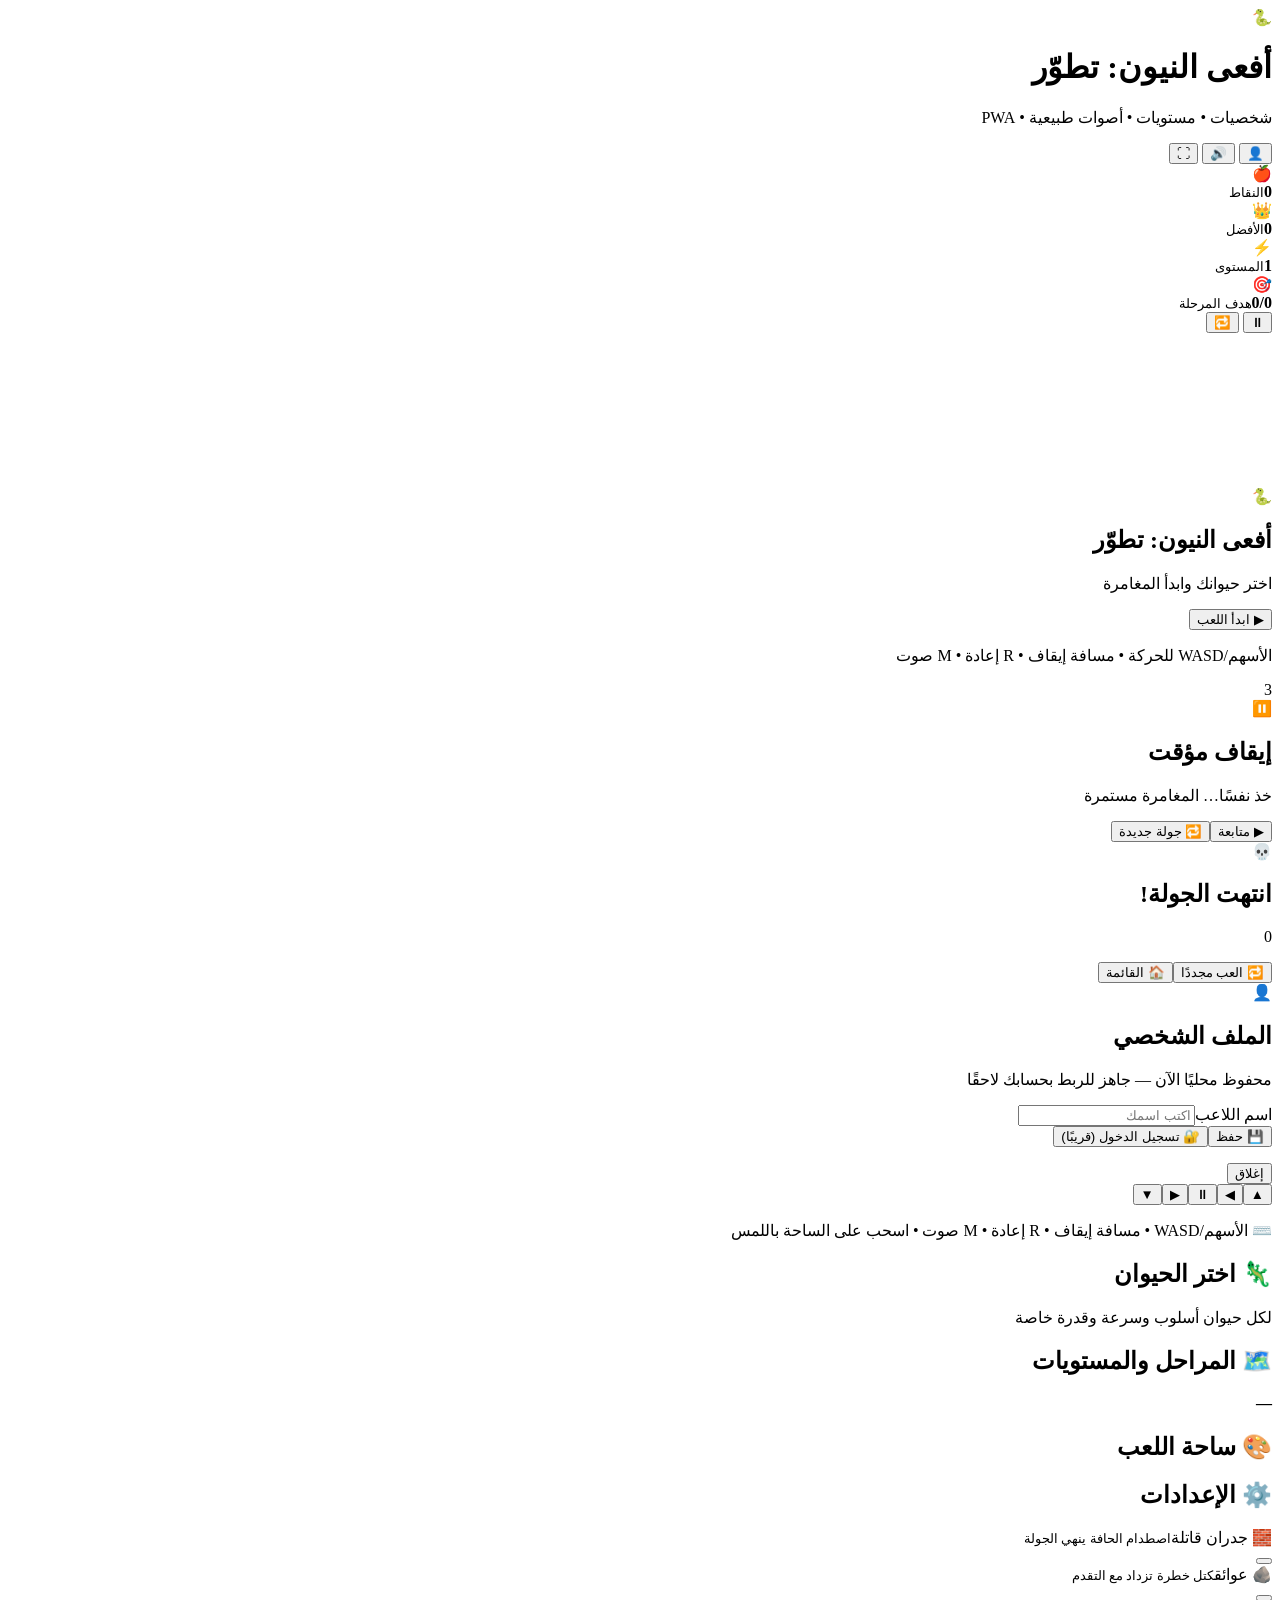
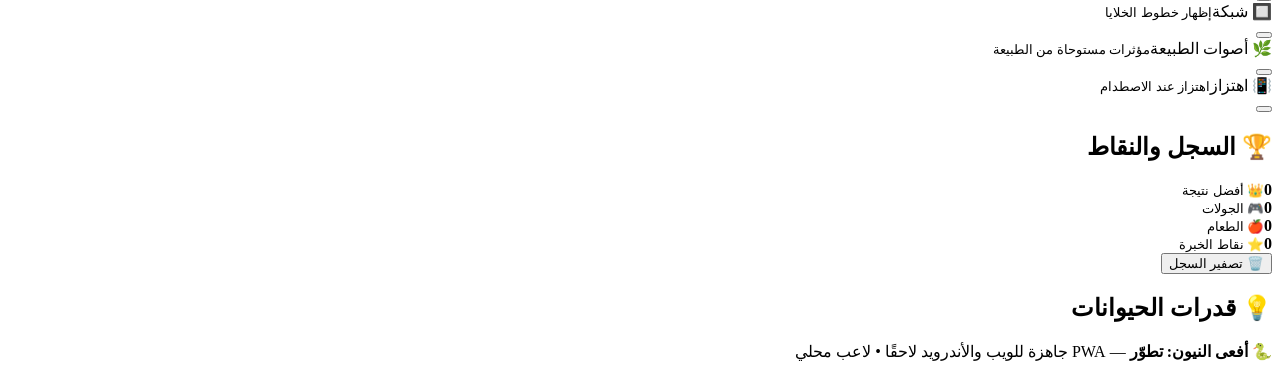
==== index.html @ c469748b "Add files via upload" ====
<!DOCTYPE html>
<html lang="ar" dir="rtl">
<head>
<meta charset="UTF-8">
<meta name="viewport" content="width=device-width, initial-scale=1.0, viewport-fit=cover">
<title>أفعى النيون: تطوّر | Neon Snake Evolution</title>
<meta name="description" content="لعبة مستوحاة من ثعبان نوكيا: شخصيات حيوانات متعددة، مستويات، أصوات طبيعية، ونظام نقاط. تعمل كتطبيق ويب.">
<meta name="theme-color" content="#0b0620">
<link rel="manifest" href="manifest.webmanifest">
<link rel="icon" href="icons/icon.svg" type="image/svg+xml">
<link rel="apple-touch-icon" href="icons/icon.svg">
<link rel="preconnect" href="https://fonts.googleapis.com">
<link rel="preconnect" href="https://fonts.gstatic.com" crossorigin>
<link href="https://fonts.googleapis.com/css2?family=Cairo:wght@400;600;800;900&display=swap" rel="stylesheet">
<link rel="stylesheet" href="css/style.css">
</head>
<body>
<div class="aurora" aria-hidden="true"><i class="blob b1"></i><i class="blob b2"></i><i class="blob b3"></i></div>
<div class="grain" aria-hidden="true"></div>
<header class="topbar">
  <div class="brand">
    <span class="brand-emoji" aria-hidden="true">🐍</span>
    <div><h1>أفعى النيون: تطوّر</h1><p>شخصيات • مستويات • أصوات طبيعية • PWA</p></div>
  </div>
  <div class="top-actions">
    <button id="btnAccount" class="icon-btn" aria-label="الحساب" title="الحساب">👤</button>
    <button id="btnSound" class="icon-btn" aria-label="الصوت" title="الصوت (M)">🔊</button>
    <button id="btnFull" class="icon-btn" aria-label="ملء الشاشة" title="ملء الشاشة">⛶</button>
  </div>
</header>
<main class="layout">
  <section class="stage-col">
    <div class="device glass" id="device">
      <div class="hud">
        <div class="hud-item score"><span class="hud-ico">🍎</span><div><b id="hudScore">0</b><small>النقاط</small></div></div>
        <div class="hud-item best" id="hudBestBox"><span class="hud-ico">👑</span><div><b id="hudBest">0</b><small>الأفضل</small></div></div>
        <div class="hud-item lvl"><span class="hud-ico">⚡</span><div><b id="hudLevel">1</b><small>المستوى</small></div></div>
        <div class="hud-item goal"><span class="hud-ico">🎯</span><div><b id="hudGoal">0/0</b><small>هدف المرحلة</small></div></div>
        <div class="hud-btns">
          <button id="btnPause" class="icon-btn sm" aria-label="إيقاف مؤقت">⏸</button>
          <button id="btnRestart" class="icon-btn sm" aria-label="جولة جديدة">🔁</button>
        </div>
      </div>
      <div class="board-wrap" id="boardWrap">
        <canvas id="game"></canvas>
        <div class="vignette" aria-hidden="true"></div>
        <div class="scanlines" id="scanlines" aria-hidden="true"></div>
        <div class="overlay" id="ovMenu">
          <div class="ov-inner">
            <div class="menu-snake" id="menuCreatureEmoji">🐍</div>
            <h2 class="ov-title">أفعى النيون: تطوّر</h2>
            <p class="ov-tag" id="menuTag">اختر حيوانك وابدأ المغامرة</p>
            <div class="chips" id="menuChips"></div>
            <button class="btn-primary" id="btnStart">▶ ابدأ اللعب</button>
            <p class="ov-hint">الأسهم/WASD للحركة • مسافة إيقاف • R إعادة • M صوت</p>
          </div>
        </div>
        <div class="overlay hidden" id="ovCount"><div id="countNum">3</div></div>
        <div class="overlay hidden" id="ovPause">
          <div class="ov-card"><div class="ov-emoji">⏸️</div><h2>إيقاف مؤقت</h2><p class="ov-tag">خذ نفسًا… المغامرة مستمرة</p><button class="btn-primary" id="btnResume">▶ متابعة</button><button class="btn-ghost" id="btnRestartP">🔁 جولة جديدة</button></div>
        </div>
        <div class="overlay hidden" id="ovOver">
          <div class="ov-card"><div class="ov-emoji" id="ovOverEmoji">💀</div><h2 id="ovOverTitle">انتهت الجولة!</h2><div id="recordBanner" hidden>🎉 رقم قياسي جديد!</div><div class="final-score" id="ovOverScore">0</div><p class="ov-tag" id="ovOverBest"></p><div class="chips" id="ovOverStats"></div><button class="btn-primary" id="btnAgain">🔁 العب مجددًا</button><button class="btn-ghost" id="btnMenu">🏠 القائمة</button></div>
        </div>
        <div class="overlay hidden" id="ovAccount">
          <div class="ov-card account-card"><div class="ov-emoji">👤</div><h2>الملف الشخصي</h2><p class="ov-tag">محفوظ محليًا الآن — جاهز للربط بحسابك لاحقًا</p><label class="field"><span>اسم اللاعب</span><input id="profileName" type="text" maxlength="24" placeholder="اكتب اسمك"></label><div class="row-actions"><button class="btn-primary" id="btnSaveProfile">💾 حفظ</button><button class="btn-ghost" id="btnLoginSoon">🔐 تسجيل الدخول (قريبًا)</button></div><p class="ov-hint" id="profileHint"></p><button class="btn-ghost" id="btnCloseAccount">إغلاق</button></div>
        </div>
        <div class="toast" id="toast" role="status"></div>
      </div>
      <div class="dpad" id="dpad">
        <button id="dpUp">▲</button><button id="dpLeft">◀</button><button id="dpMid">⏸</button><button id="dpRight">▶</button><button id="dpDown">▼</button>
      </div>
      <p class="hint-keys">⌨️ الأسهم/WASD • مسافة إيقاف • R إعادة • M صوت • اسحب على الساحة باللمس</p>
    </div>
  </section>
  <aside class="panel">
    <section class="card glass"><h2>🦎 اختر الحيوان</h2><p class="muted small">لكل حيوان أسلوب وسرعة وقدرة خاصة</p><div class="creature-grid" id="creatureGrid"></div></section>
    <section class="card glass"><h2>🗺️ المراحل والمستويات</h2><div class="level-box"><div class="level-meta"><b id="stageName">—</b><span id="stageDesc" class="muted small"></span></div><div class="progress"><i id="stageProg"></i></div><div class="muted small" id="stageTarget"></div></div></section>
    <section class="card glass"><h2>🎨 ساحة اللعب</h2><div class="theme-grid" id="themeGrid"></div></section>
    <section class="card glass"><h2>⚙️ الإعدادات</h2><div class="diff-row" id="diffRow"></div><div class="tg-row"><div><span class="tg-name">🧱 جدران قاتلة</span><small>اصطدام الحافة ينهي الجولة</small></div><button class="switch" id="tgWalls" role="switch" aria-checked="true"><i></i></button></div><div class="tg-row"><div><span class="tg-name">🪨 عوائق</span><small>كتل خطرة تزداد مع التقدم</small></div><button class="switch" id="tgObs" role="switch" aria-checked="false"><i></i></button></div><div class="tg-row"><div><span class="tg-name">🔲 شبكة</span><small>إظهار خطوط الخلايا</small></div><button class="switch" id="tgGrid" role="switch" aria-checked="true"><i></i></button></div><div class="tg-row"><div><span class="tg-name">🌿 أصوات الطبيعة</span><small>مؤثرات مستوحاة من الطبيعة</small></div><button class="switch" id="tgNature" role="switch" aria-checked="true"><i></i></button></div><div class="tg-row"><div><span class="tg-name">📳 اهتزاز</span><small>اهتزاز عند الاصطدام</small></div><button class="switch" id="tgShake" role="switch" aria-checked="true"><i></i></button></div></section>
    <section class="card glass"><h2>🏆 السجل والنقاط</h2><div class="stats-grid"><div class="stat-tile gold"><b id="stBest">0</b><small>👑 أفضل نتيجة</small></div><div class="stat-tile"><b id="stGames">0</b><small>🎮 الجولات</small></div><div class="stat-tile"><b id="stApples">0</b><small>🍎 الطعام</small></div><div class="stat-tile"><b id="stXP">0</b><small>⭐ نقاط الخبرة</small></div></div><button id="btnResetStats">🗑️ تصفير السجل</button></section>
    <section class="card glass help"><h2>💡 قدرات الحيوانات</h2><ul id="creatureTips" class="tips"></ul></section>
  </aside>
</main>
<footer>🐍 <b>أفعى النيون: تطوّر</b> — PWA جاهزة للويب والأندرويد لاحقًا • <span id="footerProfile">لاعب محلي</span></footer>
<noscript><p style="text-align:center;padding:20px">تحتاج تفعيل JavaScript</p></noscript>
<script src="js/game.js"></script>
<script>if('serviceWorker' in navigator){window.addEventListener('load',()=>navigator.serviceWorker.register('./sw.js').catch(()=>{}));}</script>
</body>
</html>
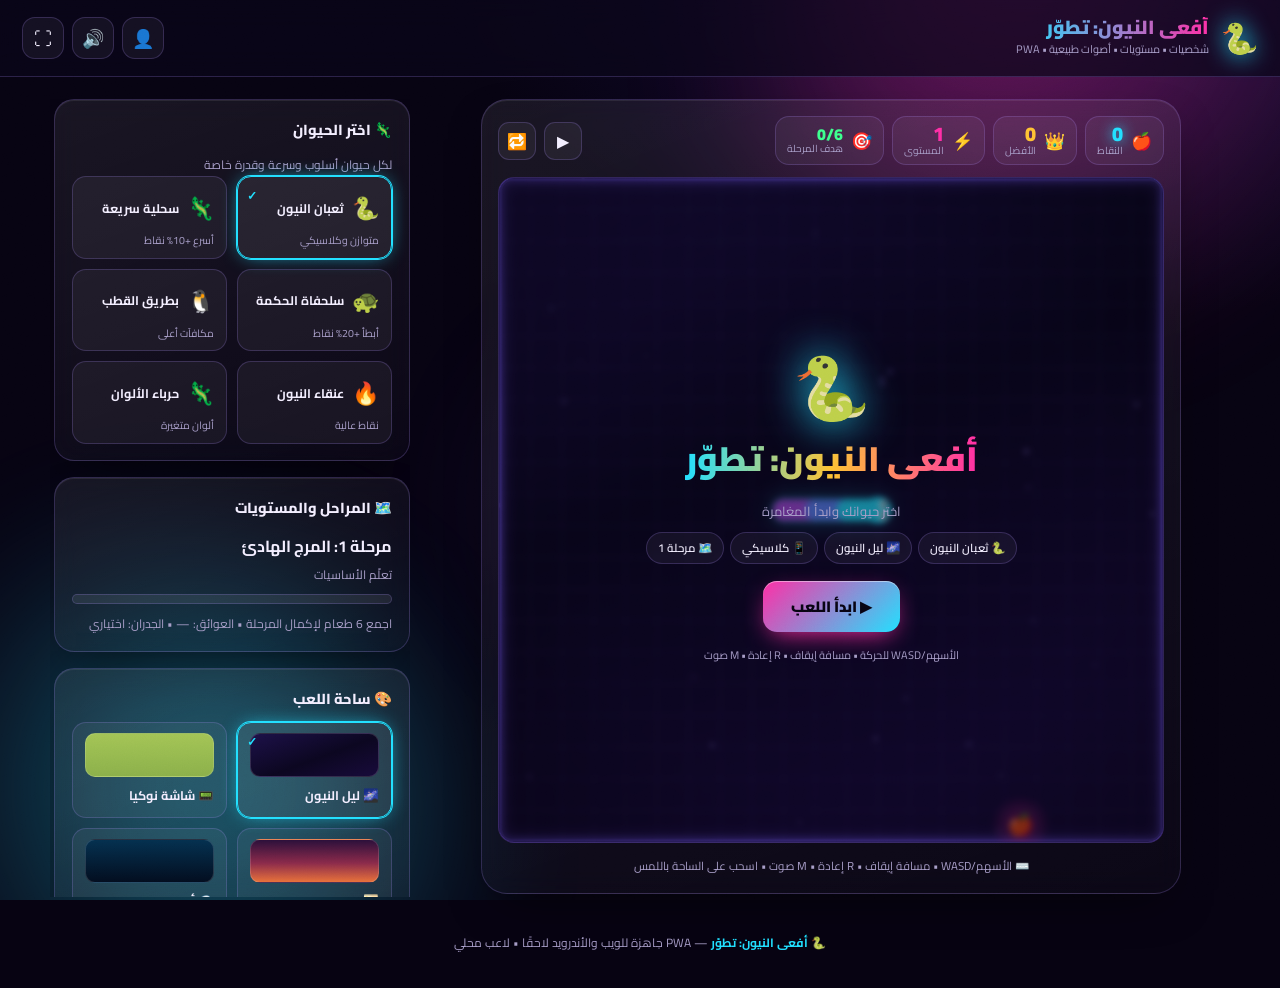
==== commit 7e1228fa: "Extract game assets into separate files Move the main game's stylesheet and JavaScript into dedicate" ====
--- a/index.html
+++ b/index.html
@@ -1,90 +1,90 @@
-<!DOCTYPE html>
-<html lang="ar" dir="rtl">
-<head>
-<meta charset="UTF-8">
-<meta name="viewport" content="width=device-width, initial-scale=1.0, viewport-fit=cover">
-<title>أفعى النيون: تطوّر | Neon Snake Evolution</title>
-<meta name="description" content="لعبة مستوحاة من ثعبان نوكيا: شخصيات حيوانات متعددة، مستويات، أصوات طبيعية، ونظام نقاط. تعمل كتطبيق ويب.">
-<meta name="theme-color" content="#0b0620">
-<link rel="manifest" href="manifest.webmanifest">
-<link rel="icon" href="icons/icon.svg" type="image/svg+xml">
-<link rel="apple-touch-icon" href="icons/icon.svg">
-<link rel="preconnect" href="https://fonts.googleapis.com">
-<link rel="preconnect" href="https://fonts.gstatic.com" crossorigin>
-<link href="https://fonts.googleapis.com/css2?family=Cairo:wght@400;600;800;900&display=swap" rel="stylesheet">
-<link rel="stylesheet" href="css/style.css">
-</head>
-<body>
-<div class="aurora" aria-hidden="true"><i class="blob b1"></i><i class="blob b2"></i><i class="blob b3"></i></div>
-<div class="grain" aria-hidden="true"></div>
-<header class="topbar">
-  <div class="brand">
-    <span class="brand-emoji" aria-hidden="true">🐍</span>
-    <div><h1>أفعى النيون: تطوّر</h1><p>شخصيات • مستويات • أصوات طبيعية • PWA</p></div>
-  </div>
-  <div class="top-actions">
-    <button id="btnAccount" class="icon-btn" aria-label="الحساب" title="الحساب">👤</button>
-    <button id="btnSound" class="icon-btn" aria-label="الصوت" title="الصوت (M)">🔊</button>
-    <button id="btnFull" class="icon-btn" aria-label="ملء الشاشة" title="ملء الشاشة">⛶</button>
-  </div>
-</header>
-<main class="layout">
-  <section class="stage-col">
-    <div class="device glass" id="device">
-      <div class="hud">
-        <div class="hud-item score"><span class="hud-ico">🍎</span><div><b id="hudScore">0</b><small>النقاط</small></div></div>
-        <div class="hud-item best" id="hudBestBox"><span class="hud-ico">👑</span><div><b id="hudBest">0</b><small>الأفضل</small></div></div>
-        <div class="hud-item lvl"><span class="hud-ico">⚡</span><div><b id="hudLevel">1</b><small>المستوى</small></div></div>
-        <div class="hud-item goal"><span class="hud-ico">🎯</span><div><b id="hudGoal">0/0</b><small>هدف المرحلة</small></div></div>
-        <div class="hud-btns">
-          <button id="btnPause" class="icon-btn sm" aria-label="إيقاف مؤقت">⏸</button>
-          <button id="btnRestart" class="icon-btn sm" aria-label="جولة جديدة">🔁</button>
-        </div>
-      </div>
-      <div class="board-wrap" id="boardWrap">
-        <canvas id="game"></canvas>
-        <div class="vignette" aria-hidden="true"></div>
-        <div class="scanlines" id="scanlines" aria-hidden="true"></div>
-        <div class="overlay" id="ovMenu">
-          <div class="ov-inner">
-            <div class="menu-snake" id="menuCreatureEmoji">🐍</div>
-            <h2 class="ov-title">أفعى النيون: تطوّر</h2>
-            <p class="ov-tag" id="menuTag">اختر حيوانك وابدأ المغامرة</p>
-            <div class="chips" id="menuChips"></div>
-            <button class="btn-primary" id="btnStart">▶ ابدأ اللعب</button>
-            <p class="ov-hint">الأسهم/WASD للحركة • مسافة إيقاف • R إعادة • M صوت</p>
-          </div>
-        </div>
-        <div class="overlay hidden" id="ovCount"><div id="countNum">3</div></div>
-        <div class="overlay hidden" id="ovPause">
-          <div class="ov-card"><div class="ov-emoji">⏸️</div><h2>إيقاف مؤقت</h2><p class="ov-tag">خذ نفسًا… المغامرة مستمرة</p><button class="btn-primary" id="btnResume">▶ متابعة</button><button class="btn-ghost" id="btnRestartP">🔁 جولة جديدة</button></div>
-        </div>
-        <div class="overlay hidden" id="ovOver">
-          <div class="ov-card"><div class="ov-emoji" id="ovOverEmoji">💀</div><h2 id="ovOverTitle">انتهت الجولة!</h2><div id="recordBanner" hidden>🎉 رقم قياسي جديد!</div><div class="final-score" id="ovOverScore">0</div><p class="ov-tag" id="ovOverBest"></p><div class="chips" id="ovOverStats"></div><button class="btn-primary" id="btnAgain">🔁 العب مجددًا</button><button class="btn-ghost" id="btnMenu">🏠 القائمة</button></div>
-        </div>
-        <div class="overlay hidden" id="ovAccount">
-          <div class="ov-card account-card"><div class="ov-emoji">👤</div><h2>الملف الشخصي</h2><p class="ov-tag">محفوظ محليًا الآن — جاهز للربط بحسابك لاحقًا</p><label class="field"><span>اسم اللاعب</span><input id="profileName" type="text" maxlength="24" placeholder="اكتب اسمك"></label><div class="row-actions"><button class="btn-primary" id="btnSaveProfile">💾 حفظ</button><button class="btn-ghost" id="btnLoginSoon">🔐 تسجيل الدخول (قريبًا)</button></div><p class="ov-hint" id="profileHint"></p><button class="btn-ghost" id="btnCloseAccount">إغلاق</button></div>
-        </div>
-        <div class="toast" id="toast" role="status"></div>
-      </div>
-      <div class="dpad" id="dpad">
-        <button id="dpUp">▲</button><button id="dpLeft">◀</button><button id="dpMid">⏸</button><button id="dpRight">▶</button><button id="dpDown">▼</button>
-      </div>
-      <p class="hint-keys">⌨️ الأسهم/WASD • مسافة إيقاف • R إعادة • M صوت • اسحب على الساحة باللمس</p>
-    </div>
-  </section>
-  <aside class="panel">
-    <section class="card glass"><h2>🦎 اختر الحيوان</h2><p class="muted small">لكل حيوان أسلوب وسرعة وقدرة خاصة</p><div class="creature-grid" id="creatureGrid"></div></section>
-    <section class="card glass"><h2>🗺️ المراحل والمستويات</h2><div class="level-box"><div class="level-meta"><b id="stageName">—</b><span id="stageDesc" class="muted small"></span></div><div class="progress"><i id="stageProg"></i></div><div class="muted small" id="stageTarget"></div></div></section>
-    <section class="card glass"><h2>🎨 ساحة اللعب</h2><div class="theme-grid" id="themeGrid"></div></section>
-    <section class="card glass"><h2>⚙️ الإعدادات</h2><div class="diff-row" id="diffRow"></div><div class="tg-row"><div><span class="tg-name">🧱 جدران قاتلة</span><small>اصطدام الحافة ينهي الجولة</small></div><button class="switch" id="tgWalls" role="switch" aria-checked="true"><i></i></button></div><div class="tg-row"><div><span class="tg-name">🪨 عوائق</span><small>كتل خطرة تزداد مع التقدم</small></div><button class="switch" id="tgObs" role="switch" aria-checked="false"><i></i></button></div><div class="tg-row"><div><span class="tg-name">🔲 شبكة</span><small>إظهار خطوط الخلايا</small></div><button class="switch" id="tgGrid" role="switch" aria-checked="true"><i></i></button></div><div class="tg-row"><div><span class="tg-name">🌿 أصوات الطبيعة</span><small>مؤثرات مستوحاة من الطبيعة</small></div><button class="switch" id="tgNature" role="switch" aria-checked="true"><i></i></button></div><div class="tg-row"><div><span class="tg-name">📳 اهتزاز</span><small>اهتزاز عند الاصطدام</small></div><button class="switch" id="tgShake" role="switch" aria-checked="true"><i></i></button></div></section>
-    <section class="card glass"><h2>🏆 السجل والنقاط</h2><div class="stats-grid"><div class="stat-tile gold"><b id="stBest">0</b><small>👑 أفضل نتيجة</small></div><div class="stat-tile"><b id="stGames">0</b><small>🎮 الجولات</small></div><div class="stat-tile"><b id="stApples">0</b><small>🍎 الطعام</small></div><div class="stat-tile"><b id="stXP">0</b><small>⭐ نقاط الخبرة</small></div></div><button id="btnResetStats">🗑️ تصفير السجل</button></section>
-    <section class="card glass help"><h2>💡 قدرات الحيوانات</h2><ul id="creatureTips" class="tips"></ul></section>
-  </aside>
-</main>
-<footer>🐍 <b>أفعى النيون: تطوّر</b> — PWA جاهزة للويب والأندرويد لاحقًا • <span id="footerProfile">لاعب محلي</span></footer>
-<noscript><p style="text-align:center;padding:20px">تحتاج تفعيل JavaScript</p></noscript>
-<script src="js/game.js"></script>
-<script>if('serviceWorker' in navigator){window.addEventListener('load',()=>navigator.serviceWorker.register('./sw.js').catch(()=>{}));}</script>
-</body>
-</html>
+<!DOCTYPE html>
+<html lang="ar" dir="rtl">
+<head>
+<meta charset="UTF-8">
+<meta name="viewport" content="width=device-width, initial-scale=1.0, viewport-fit=cover">
+<title>أفعى النيون: تطوّر | Neon Snake Evolution</title>
+<meta name="description" content="لعبة مستوحاة من ثعبان نوكيا: شخصيات حيوانات متعددة، مستويات، أصوات طبيعية، ونظام نقاط. تعمل كتطبيق ويب.">
+<meta name="theme-color" content="#0b0620">
+<link rel="manifest" href="manifest.webmanifest">
+<link rel="icon" href="icons/icon.svg" type="image/svg+xml">
+<link rel="apple-touch-icon" href="icons/icon.svg">
+<link rel="preconnect" href="https://fonts.googleapis.com">
+<link rel="preconnect" href="https://fonts.gstatic.com" crossorigin>
+<link href="https://fonts.googleapis.com/css2?family=Cairo:wght@400;600;800;900&display=swap" rel="stylesheet">
+<link rel="stylesheet" href="css/style.css">
+</head>
+<body>
+<div class="aurora" aria-hidden="true"><i class="blob b1"></i><i class="blob b2"></i><i class="blob b3"></i></div>
+<div class="grain" aria-hidden="true"></div>
+<header class="topbar">
+  <div class="brand">
+    <span class="brand-emoji" aria-hidden="true">🐍</span>
+    <div><h1>أفعى النيون: تطوّر</h1><p>شخصيات • مستويات • أصوات طبيعية • PWA</p></div>
+  </div>
+  <div class="top-actions">
+    <button id="btnAccount" class="icon-btn" aria-label="الحساب" title="الحساب">👤</button>
+    <button id="btnSound" class="icon-btn" aria-label="الصوت" title="الصوت (M)">🔊</button>
+    <button id="btnFull" class="icon-btn" aria-label="ملء الشاشة" title="ملء الشاشة">⛶</button>
+  </div>
+</header>
+<main class="layout">
+  <section class="stage-col">
+    <div class="device glass" id="device">
+      <div class="hud">
+        <div class="hud-item score"><span class="hud-ico">🍎</span><div><b id="hudScore">0</b><small>النقاط</small></div></div>
+        <div class="hud-item best" id="hudBestBox"><span class="hud-ico">👑</span><div><b id="hudBest">0</b><small>الأفضل</small></div></div>
+        <div class="hud-item lvl"><span class="hud-ico">⚡</span><div><b id="hudLevel">1</b><small>المستوى</small></div></div>
+        <div class="hud-item goal"><span class="hud-ico">🎯</span><div><b id="hudGoal">0/0</b><small>هدف المرحلة</small></div></div>
+        <div class="hud-btns">
+          <button id="btnPause" class="icon-btn sm" aria-label="إيقاف مؤقت">⏸</button>
+          <button id="btnRestart" class="icon-btn sm" aria-label="جولة جديدة">🔁</button>
+        </div>
+      </div>
+      <div class="board-wrap" id="boardWrap">
+        <canvas id="game"></canvas>
+        <div class="vignette" aria-hidden="true"></div>
+        <div class="scanlines" id="scanlines" aria-hidden="true"></div>
+        <div class="overlay" id="ovMenu">
+          <div class="ov-inner">
+            <div class="menu-snake" id="menuCreatureEmoji">🐍</div>
+            <h2 class="ov-title">أفعى النيون: تطوّر</h2>
+            <p class="ov-tag" id="menuTag">اختر حيوانك وابدأ المغامرة</p>
+            <div class="chips" id="menuChips"></div>
+            <button class="btn-primary" id="btnStart">▶ ابدأ اللعب</button>
+            <p class="ov-hint">الأسهم/WASD للحركة • مسافة إيقاف • R إعادة • M صوت</p>
+          </div>
+        </div>
+        <div class="overlay hidden" id="ovCount"><div id="countNum">3</div></div>
+        <div class="overlay hidden" id="ovPause">
+          <div class="ov-card"><div class="ov-emoji">⏸️</div><h2>إيقاف مؤقت</h2><p class="ov-tag">خذ نفسًا… المغامرة مستمرة</p><button class="btn-primary" id="btnResume">▶ متابعة</button><button class="btn-ghost" id="btnRestartP">🔁 جولة جديدة</button></div>
+        </div>
+        <div class="overlay hidden" id="ovOver">
+          <div class="ov-card"><div class="ov-emoji" id="ovOverEmoji">💀</div><h2 id="ovOverTitle">انتهت الجولة!</h2><div id="recordBanner" hidden>🎉 رقم قياسي جديد!</div><div class="final-score" id="ovOverScore">0</div><p class="ov-tag" id="ovOverBest"></p><div class="chips" id="ovOverStats"></div><button class="btn-primary" id="btnAgain">🔁 العب مجددًا</button><button class="btn-ghost" id="btnMenu">🏠 القائمة</button></div>
+        </div>
+        <div class="overlay hidden" id="ovAccount">
+          <div class="ov-card account-card"><div class="ov-emoji">👤</div><h2>الملف الشخصي</h2><p class="ov-tag">محفوظ محليًا الآن — جاهز للربط بحسابك لاحقًا</p><label class="field"><span>اسم اللاعب</span><input id="profileName" type="text" maxlength="24" placeholder="اكتب اسمك"></label><div class="row-actions"><button class="btn-primary" id="btnSaveProfile">💾 حفظ</button><button class="btn-ghost" id="btnLoginSoon">🔐 تسجيل الدخول (قريبًا)</button></div><p class="ov-hint" id="profileHint"></p><button class="btn-ghost" id="btnCloseAccount">إغلاق</button></div>
+        </div>
+        <div class="toast" id="toast" role="status"></div>
+      </div>
+      <div class="dpad" id="dpad">
+        <button id="dpUp">▲</button><button id="dpLeft">◀</button><button id="dpMid">⏸</button><button id="dpRight">▶</button><button id="dpDown">▼</button>
+      </div>
+      <p class="hint-keys">⌨️ الأسهم/WASD • مسافة إيقاف • R إعادة • M صوت • اسحب على الساحة باللمس</p>
+    </div>
+  </section>
+  <aside class="panel">
+    <section class="card glass"><h2>🦎 اختر الحيوان</h2><p class="muted small">لكل حيوان أسلوب وسرعة وقدرة خاصة</p><div class="creature-grid" id="creatureGrid"></div></section>
+    <section class="card glass"><h2>🗺️ المراحل والمستويات</h2><div class="level-box"><div class="level-meta"><b id="stageName">—</b><span id="stageDesc" class="muted small"></span></div><div class="progress"><i id="stageProg"></i></div><div class="muted small" id="stageTarget"></div></div></section>
+    <section class="card glass"><h2>🎨 ساحة اللعب</h2><div class="theme-grid" id="themeGrid"></div></section>
+    <section class="card glass"><h2>⚙️ الإعدادات</h2><div class="diff-row" id="diffRow"></div><div class="tg-row"><div><span class="tg-name">🧱 جدران قاتلة</span><small>اصطدام الحافة ينهي الجولة</small></div><button class="switch" id="tgWalls" role="switch" aria-checked="true"><i></i></button></div><div class="tg-row"><div><span class="tg-name">🪨 عوائق</span><small>كتل خطرة تزداد مع التقدم</small></div><button class="switch" id="tgObs" role="switch" aria-checked="false"><i></i></button></div><div class="tg-row"><div><span class="tg-name">🔲 شبكة</span><small>إظهار خطوط الخلايا</small></div><button class="switch" id="tgGrid" role="switch" aria-checked="true"><i></i></button></div><div class="tg-row"><div><span class="tg-name">🌿 أصوات الطبيعة</span><small>مؤثرات مستوحاة من الطبيعة</small></div><button class="switch" id="tgNature" role="switch" aria-checked="true"><i></i></button></div><div class="tg-row"><div><span class="tg-name">📳 اهتزاز</span><small>اهتزاز عند الاصطدام</small></div><button class="switch" id="tgShake" role="switch" aria-checked="true"><i></i></button></div></section>
+    <section class="card glass"><h2>🏆 السجل والنقاط</h2><div class="stats-grid"><div class="stat-tile gold"><b id="stBest">0</b><small>👑 أفضل نتيجة</small></div><div class="stat-tile"><b id="stGames">0</b><small>🎮 الجولات</small></div><div class="stat-tile"><b id="stApples">0</b><small>🍎 الطعام</small></div><div class="stat-tile"><b id="stXP">0</b><small>⭐ نقاط الخبرة</small></div></div><button id="btnResetStats">🗑️ تصفير السجل</button></section>
+    <section class="card glass help"><h2>💡 قدرات الحيوانات</h2><ul id="creatureTips" class="tips"></ul></section>
+  </aside>
+</main>
+<footer>🐍 <b>أفعى النيون: تطوّر</b> — PWA جاهزة للويب والأندرويد لاحقًا • <span id="footerProfile">لاعب محلي</span></footer>
+<noscript><p style="text-align:center;padding:20px">تحتاج تفعيل JavaScript</p></noscript>
+<script src="js/game.js"></script>
+<script>if('serviceWorker' in navigator){window.addEventListener('load',()=>navigator.serviceWorker.register('./sw.js').catch(()=>{}));}</script>
+</body>
+</html>
--- a/css/style.css
+++ b/css/style.css
@@ -0,0 +1,134 @@
+:root{
+  --bg0:#070312; --bg1:#0e0726;
+  --surface:rgba(255,255,255,.05); --surface2:rgba(255,255,255,.08);
+  --stroke:rgba(167,139,250,.22);
+  --text:#f3eeff; --muted:#a89ec8;
+  --acc1:#22e0ff; --acc2:#ff2ea6;
+  --gold:#ffc233; --danger:#ff3b5c; --success:#3dff8e;
+  --arena-css:linear-gradient(160deg,#1c1048 0%,#0b0620 55%,#170a3a 100%);
+}
+*{box-sizing:border-box;margin:0;padding:0}
+html{scrollbar-color:var(--acc2) rgba(255,255,255,.05);scrollbar-width:thin}
+::-webkit-scrollbar{width:10px;height:10px}
+::-webkit-scrollbar-track{background:rgba(255,255,255,.04);border-radius:99px}
+::-webkit-scrollbar-thumb{background:linear-gradient(180deg,var(--acc2),var(--acc1));border-radius:99px;border:2px solid var(--bg1)}
+::selection{background:var(--acc2);color:#0b0620}
+body{font-family:'Cairo','Segoe UI',Tahoma,sans-serif;background:radial-gradient(1100px 700px at 85% -10%,#1b0f45,transparent 60%),var(--bg0);color:var(--text);min-height:100vh;overflow-x:hidden}
+button{font-family:inherit;cursor:pointer;touch-action:manipulation;color:inherit;background:none;border:none}
+:focus-visible{outline:2px solid var(--acc1);outline-offset:2px;border-radius:8px}
+[hidden]{display:none!important}
+.small{font-size:12px}.muted{color:var(--muted)}
+.aurora{position:fixed;inset:0;z-index:-1;overflow:hidden;pointer-events:none}
+.blob{position:absolute;border-radius:50%;filter:blur(75px);opacity:.42;will-change:transform}
+.b1{width:55vmax;height:55vmax;top:-22vmax;right:-14vmax;background:radial-gradient(circle at 35% 35%,var(--acc2),transparent 62%);animation:drift1 26s ease-in-out infinite alternate}
+.b2{width:48vmax;height:48vmax;bottom:-20vmax;left:-12vmax;background:radial-gradient(circle at 60% 40%,var(--acc1),transparent 62%);animation:drift2 32s ease-in-out infinite alternate}
+.b3{width:34vmax;height:34vmax;top:32%;left:34%;background:radial-gradient(circle,#7c5cff,transparent 60%);opacity:.22;animation:drift3 22s ease-in-out infinite alternate}
+@keyframes drift1{to{transform:translate(-9vmax,7vmax) scale(1.15)}}@keyframes drift2{to{transform:translate(8vmax,-6vmax) scale(1.1)}}@keyframes drift3{to{transform:translate(-6vmax,-5vmax) scale(.85)}}
+.grain{position:fixed;inset:0;z-index:60;pointer-events:none;opacity:.055;mix-blend-mode:overlay;background-image:url("data:image/svg+xml,%3Csvg xmlns='http://www.w3.org/2000/svg' width='120' height='120'%3E%3Cfilter id='n'%3E%3CfeTurbulence type='fractalNoise' baseFrequency='0.9' numOctaves='2'/%3E%3CfeColorMatrix type='saturate' values='0'/%3E%3C/filter%3E%3Crect width='100%25' height='100%25' filter='url(%23n)'/%3E%3C/svg%3E")}
+.topbar{position:sticky;top:0;z-index:40;display:flex;align-items:center;justify-content:space-between;gap:12px;padding:10px 22px;background:rgba(10,6,26,.72);backdrop-filter:blur(14px);-webkit-backdrop-filter:blur(14px);border-bottom:1px solid var(--stroke)}
+.brand{display:flex;align-items:center;gap:12px}
+.brand-emoji{font-size:30px;filter:drop-shadow(0 0 12px var(--acc1));animation:bob 3.2s ease-in-out infinite}
+@keyframes bob{50%{transform:translateY(-4px) rotate(-6deg)}}
+.brand h1{font-size:19px;font-weight:900;line-height:1.15;background:linear-gradient(90deg,var(--acc1),var(--acc2));-webkit-background-clip:text;background-clip:text;color:transparent}
+.brand p{font-size:11px;color:var(--muted)}
+.top-actions{display:flex;gap:8px}
+.icon-btn{width:42px;height:42px;border-radius:13px;font-size:18px;display:grid;place-items:center;background:var(--surface);border:1px solid var(--stroke);transition:.18s}
+.icon-btn:hover{border-color:var(--acc1);box-shadow:0 0 16px -4px var(--acc1);transform:translateY(-1px)}
+.icon-btn:active{transform:scale(.92)}
+.icon-btn.sm{width:38px;height:38px;font-size:16px;border-radius:11px}
+.layout{display:grid;grid-template-columns:minmax(0,1fr) 360px;gap:22px;max-width:1220px;margin:0 auto;padding:22px 20px 8px;align-items:start}
+.glass{background:linear-gradient(160deg,rgba(255,255,255,.075),rgba(255,255,255,.02));border:1px solid var(--stroke);backdrop-filter:blur(12px);-webkit-backdrop-filter:blur(12px);box-shadow:0 18px 50px -22px rgba(0,0,0,.75),inset 0 1px 0 rgba(255,255,255,.08)}
+.device{border-radius:26px;padding:16px;max-width:700px;margin-inline:auto;width:100%;user-select:none;-webkit-user-select:none}
+.device.shake{animation:shake .5s cubic-bezier(.36,.07,.19,.97)}
+@keyframes shake{10%,90%{transform:translate(-2px,1px)}20%,80%{transform:translate(5px,-3px) rotate(.3deg)}30%,50%,70%{transform:translate(-7px,3px) rotate(-.4deg)}40%,60%{transform:translate(6px,-2px) rotate(.3deg)}}
+.hud{display:flex;flex-wrap:wrap;gap:8px;margin-bottom:12px;align-items:stretch}
+.hud-item{display:flex;align-items:center;gap:8px;padding:7px 11px;border-radius:14px;background:var(--surface);border:1px solid var(--stroke)}
+.hud-ico{font-size:17px}
+.hud-item b{font-size:20px;font-weight:900;line-height:1;font-variant-numeric:tabular-nums;display:block}
+.hud-item small{font-size:10px;color:var(--muted);display:block;line-height:1.3}
+.hud-item.score b{color:var(--acc1);text-shadow:0 0 14px var(--acc1)}
+.hud-item.best b{color:var(--gold)}.hud-item.lvl b{color:var(--acc2)}.hud-item.goal b{color:var(--success);font-size:16px}
+.hud-item.best.record b{animation:recPulse 1s ease-in-out infinite}
+@keyframes recPulse{50%{text-shadow:0 0 18px var(--gold);transform:scale(1.1)}}
+.hud-btns{margin-inline-start:auto;display:flex;gap:8px;align-items:center}
+.board-wrap{position:relative;width:100%;aspect-ratio:1/1;border-radius:16px;overflow:hidden;border:1px solid var(--stroke);background:var(--arena-css);touch-action:none}
+#game{position:absolute;inset:0;width:100%;height:100%;display:block;z-index:0}
+.vignette{position:absolute;inset:0;z-index:1;pointer-events:none;background:radial-gradient(circle,transparent 58%,rgba(0,0,0,.32))}
+.scanlines{position:absolute;inset:0;z-index:2;pointer-events:none;opacity:0;transition:opacity .4s;mix-blend-mode:multiply;background:repeating-linear-gradient(0deg,rgba(20,32,8,.5) 0 1px,transparent 1px 4px)}
+.overlay{position:absolute;inset:0;z-index:5;display:flex;align-items:center;justify-content:center;text-align:center;background:rgba(7,3,18,.55);backdrop-filter:blur(7px);-webkit-backdrop-filter:blur(7px);transition:opacity .22s,visibility .22s;padding:16px}
+#ovMenu{background:rgba(7,3,18,.42);backdrop-filter:blur(3px)}
+.hidden{opacity:0!important;visibility:hidden!important;pointer-events:none!important}
+.ov-inner,.ov-card{display:flex;flex-direction:column;align-items:center;gap:9px;max-width:92%}
+.ov-card{background:rgba(14,8,34,.82);border:1px solid var(--stroke);border-radius:22px;padding:22px 26px;box-shadow:0 20px 60px -20px rgba(0,0,0,.8),0 0 40px -18px var(--acc2)}
+.account-card{max-width:420px;width:100%}
+.menu-snake{font-size:62px;line-height:1;filter:drop-shadow(0 0 22px var(--acc1));animation:bob 2.6s ease-in-out infinite}
+.ov-emoji{font-size:44px;line-height:1.2}
+.ov-title{font-size:clamp(24px,5vw,34px);font-weight:900;background:linear-gradient(90deg,var(--acc1),var(--gold),var(--acc2));-webkit-background-clip:text;background-clip:text;color:transparent}
+.ov-card h2{font-size:22px;font-weight:900}
+.ov-tag{font-size:13px;color:var(--muted)}
+.chips{display:flex;flex-wrap:wrap;gap:6px;justify-content:center}
+.chip-mini{font-size:11.5px;font-weight:600;padding:4px 11px;border-radius:99px;background:var(--surface);border:1px solid var(--stroke)}
+.btn-primary{margin-top:8px;font-size:15px;font-weight:900;padding:11px 28px;border-radius:14px;color:#070312;background:linear-gradient(135deg,var(--acc2),var(--acc1));box-shadow:0 8px 26px -8px var(--acc2),inset 0 1px 0 rgba(255,255,255,.45);transition:.18s}
+.btn-primary:hover{transform:translateY(-2px);filter:brightness(1.1)}
+.btn-primary:active{transform:scale(.96)}
+.btn-ghost{font-size:13.5px;font-weight:700;padding:9px 20px;border-radius:12px;border:1px solid var(--stroke);background:var(--surface);transition:.18s}
+.btn-ghost:hover{border-color:var(--acc1);color:var(--acc1)}
+.ov-hint{font-size:11px;color:var(--muted);margin-top:4px}
+#countNum{font-size:clamp(72px,18vw,116px);font-weight:900;color:#fff;text-shadow:0 0 30px var(--acc1),0 0 70px var(--acc2)}
+.final-score{font-size:clamp(44px,9vw,58px);font-weight:900;line-height:1.1;font-variant-numeric:tabular-nums;background:linear-gradient(90deg,var(--acc1),var(--acc2));-webkit-background-clip:text;background-clip:text;color:transparent}
+#recordBanner{padding:5px 16px;border-radius:99px;font-size:13px;font-weight:800;color:#241300;background:linear-gradient(90deg,var(--gold),#ff9500);box-shadow:0 0 22px -4px var(--gold)}
+.toast{position:absolute;top:12px;inset-inline:0;margin-inline:auto;width:max-content;max-width:92%;z-index:7;padding:7px 18px;border-radius:99px;font-size:13px;font-weight:800;pointer-events:none;background:rgba(14,8,34,.88);border:1px solid var(--acc1);box-shadow:0 0 22px -6px var(--acc1);opacity:0;transform:translateY(-10px);transition:.25s}
+.toast.show{opacity:1;transform:translateY(0)}
+.dpad{display:none;margin-top:14px;grid-template-columns:repeat(3,64px);grid-auto-rows:54px;gap:8px;justify-content:center;grid-template-areas:". up ." "left mid right" ". down ."}
+.dpad button{border-radius:14px;font-size:19px;color:var(--acc1);background:var(--surface);border:1px solid var(--stroke);transition:.12s;touch-action:none}
+.dpad button:active{transform:scale(.9);background:var(--surface2);box-shadow:0 0 16px -4px var(--acc1)}
+#dpUp{grid-area:up}#dpLeft{grid-area:left}#dpRight{grid-area:right}#dpDown{grid-area:down}#dpMid{grid-area:mid;color:var(--acc2)}
+.hint-keys{font-size:11.5px;color:var(--muted);text-align:center;margin-top:12px}
+.panel{display:flex;flex-direction:column;gap:16px;position:sticky;top:86px;max-height:calc(100vh - 102px);overflow-y:auto;padding-inline-end:4px;padding-bottom:6px}
+.card{border-radius:20px;padding:16px 17px}
+.card h2{font-size:14.5px;font-weight:800;margin-bottom:10px;display:flex;align-items:center;gap:8px}
+.creature-grid,.theme-grid{display:grid;grid-template-columns:repeat(auto-fill,minmax(140px,1fr));gap:10px}
+.creature-card,.theme-card{position:relative;text-align:start;padding:10px 12px;border-radius:14px;background:var(--surface);border:1px solid var(--stroke);transition:.16s}
+.creature-card:hover,.theme-card:hover{transform:translateY(-2px);border-color:var(--acc1)}
+.creature-card.sel,.theme-card.sel{border-color:var(--acc1);background:var(--surface2);box-shadow:0 0 0 1px var(--acc1),0 0 20px -6px var(--acc1)}
+.creature-card.sel::after,.theme-card.sel::after{content:'✓';position:absolute;top:7px;inset-inline-end:9px;font-size:12px;font-weight:900;color:var(--acc1)}
+.creature-top{display:flex;align-items:center;gap:8px}.creature-top .em{font-size:22px}
+.creature-name,.theme-name{font-size:12.5px;font-weight:700}
+.creature-trait{font-size:10.5px;color:var(--muted);margin-top:4px;line-height:1.4}
+.skin-bar{height:6px;border-radius:99px;margin-top:8px}
+.theme-prev{height:44px;border-radius:10px;border:1px solid rgba(255,255,255,.14);margin-bottom:7px}
+.theme-name{display:flex;align-items:center;gap:6px}
+.diff-row{display:flex;flex-wrap:wrap;gap:8px;margin-bottom:14px}
+.chip{font-size:12.5px;font-weight:700;padding:7px 15px;border-radius:99px;border:1px solid var(--stroke);background:var(--surface);transition:.15s}
+.chip:hover{border-color:var(--acc1)}
+.chip.sel{background:linear-gradient(135deg,var(--acc2),var(--acc1));color:#070312;font-weight:900;border-color:transparent}
+.tg-row{display:flex;align-items:center;justify-content:space-between;gap:12px;padding:9px 0;border-top:1px dashed rgba(167,139,250,.16)}
+.tg-row:first-of-type{border-top:none}
+.tg-name{font-size:13px;font-weight:700;display:block}
+.tg-row small{font-size:10.5px;color:var(--muted);display:block;line-height:1.5;max-width:230px}
+.switch{flex:none;width:46px;height:26px;border-radius:99px;background:rgba(255,255,255,.09);border:1px solid var(--stroke);position:relative;transition:.2s}
+.switch i{position:absolute;top:2px;inset-inline-start:3px;width:20px;height:20px;border-radius:50%;background:#cfc6ea;transition:.2s}
+.switch[aria-checked="true"]{background:linear-gradient(90deg,var(--acc2),var(--acc1));border-color:transparent}
+.switch[aria-checked="true"] i{transform:translateX(-20px);background:#fff}
+.stats-grid{display:grid;grid-template-columns:1fr 1fr;gap:10px;margin-bottom:12px}
+.stat-tile{padding:11px 13px;border-radius:14px;background:var(--surface);border:1px solid var(--stroke)}
+.stat-tile b{font-size:22px;font-weight:900;color:var(--acc1);font-variant-numeric:tabular-nums;display:block;line-height:1.2}
+.stat-tile small{font-size:11px;color:var(--muted)}.stat-tile.gold b{color:var(--gold)}
+#btnResetStats{width:100%;font-size:12px;font-weight:700;padding:8px;border-radius:11px;border:1px solid var(--stroke);color:var(--muted);transition:.15s}
+#btnResetStats:hover{color:var(--danger);border-color:var(--danger)}
+#btnResetStats.arm{color:#fff;background:var(--danger);border-color:var(--danger)}
+.help ul,.tips{list-style:none}.help li,.tips li{font-size:12.5px;color:var(--muted);line-height:1.9}
+.level-box{display:flex;flex-direction:column;gap:8px}
+.level-meta{display:flex;flex-direction:column;gap:2px}
+.progress{height:10px;border-radius:99px;background:rgba(255,255,255,.08);overflow:hidden;border:1px solid var(--stroke)}
+.progress i{display:block;height:100%;width:0%;background:linear-gradient(90deg,var(--acc2),var(--acc1));transition:width .25s}
+.field{display:flex;flex-direction:column;gap:6px;width:100%;text-align:start;margin-top:6px}
+.field span{font-size:12px;color:var(--muted)}
+.field input{width:100%;padding:10px 12px;border-radius:12px;border:1px solid var(--stroke);background:rgba(255,255,255,.06);color:var(--text);font-family:inherit;font-size:14px}
+.row-actions{display:flex;gap:8px;flex-wrap:wrap;justify-content:center;margin-top:4px}
+footer{text-align:center;font-size:12px;color:var(--muted);padding:26px 20px 34px}
+footer b{color:var(--acc1)}
+@media (max-width:1020px){.layout{grid-template-columns:1fr}.panel{position:static;max-height:none;overflow:visible}}
+@media (pointer:coarse),(max-width:720px){.dpad{display:grid}.hint-keys{display:none}}
+@media (max-width:480px){.topbar{padding:8px 12px}.brand p{display:none}.brand h1{font-size:16px}.layout{padding:14px 12px 6px;gap:14px}.device{padding:10px;border-radius:20px}.hud-item b{font-size:16px}.hud-ico{font-size:14px}.ov-card{padding:16px 16px}}
+@media (prefers-reduced-motion:reduce){.blob,.brand-emoji,.menu-snake{animation:none}.device.shake{animation:none}}
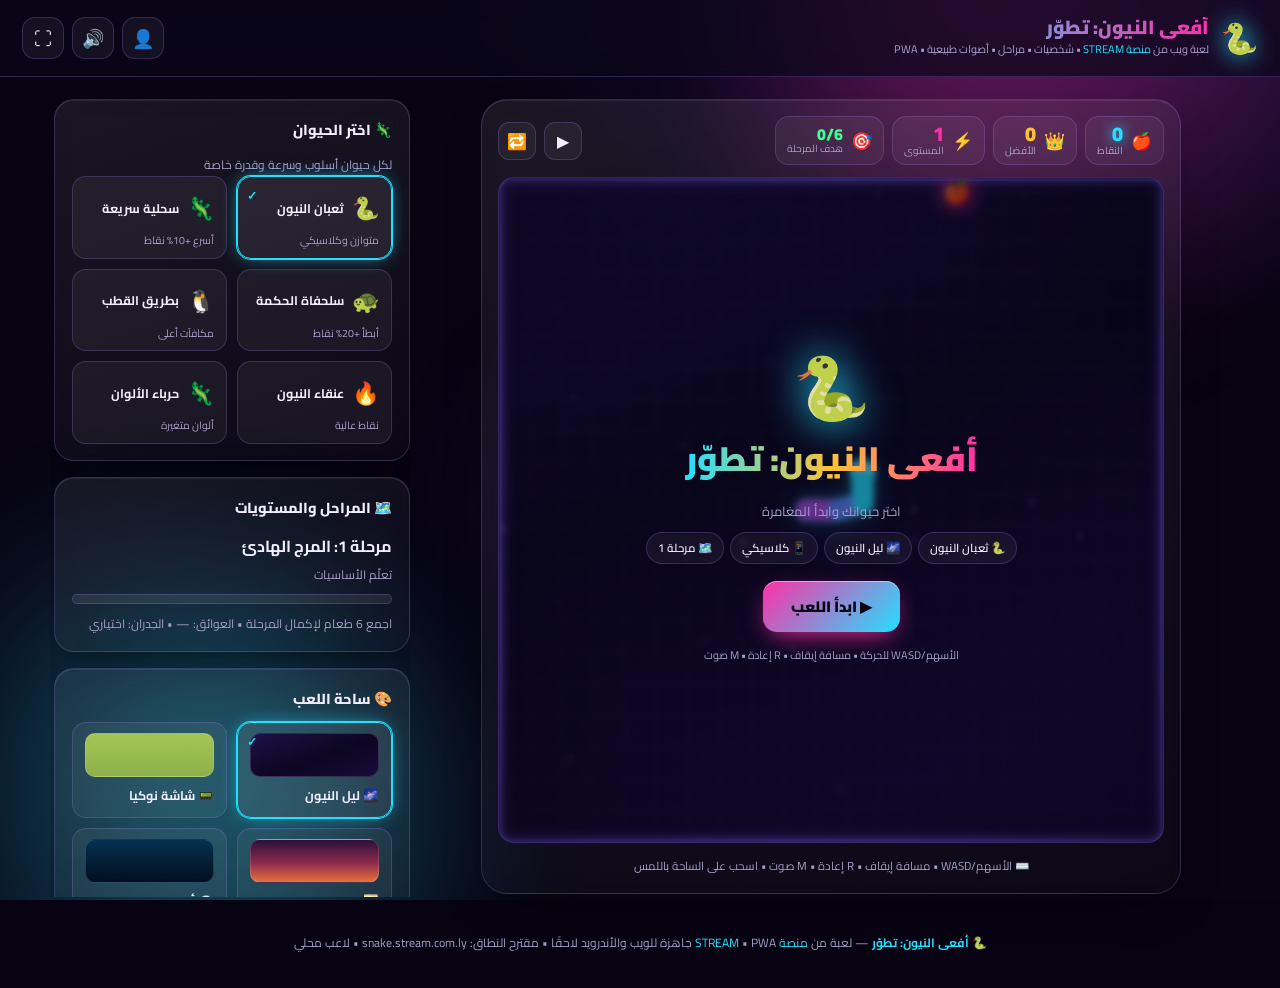
==== commit 51cdc247: "Add STREAM platform branding, game description, and snake subdomain suggestion" ====
--- a/index.html
+++ b/index.html
@@ -4,7 +4,7 @@
 <meta charset="UTF-8">
 <meta name="viewport" content="width=device-width, initial-scale=1.0, viewport-fit=cover">
 <title>أفعى النيون: تطوّر | Neon Snake Evolution</title>
-<meta name="description" content="لعبة مستوحاة من ثعبان نوكيا: شخصيات حيوانات متعددة، مستويات، أصوات طبيعية، ونظام نقاط. تعمل كتطبيق ويب.">
+<meta name="description" content="أفعى النيون: تطوّر — لعبة ويب من منصة STREAM مستوحاة من ثعبان نوكيا: حيوانات وشخصيات متعددة، مراحل، أصوات طبيعية، ونظام نقاط وملف لاعب.">
 <meta name="theme-color" content="#0b0620">
 <link rel="manifest" href="manifest.webmanifest">
 <link rel="icon" href="icons/icon.svg" type="image/svg+xml">
@@ -20,7 +20,10 @@
 <header class="topbar">
   <div class="brand">
     <span class="brand-emoji" aria-hidden="true">🐍</span>
-    <div><h1>أفعى النيون: تطوّر</h1><p>شخصيات • مستويات • أصوات طبيعية • PWA</p></div>
+    <div>
+      <h1>أفعى النيون: تطوّر</h1>
+      <p>لعبة ويب من <a href="https://stream.com.ly/" target="_blank" rel="noopener" class="brand-platform">منصة STREAM</a> • شخصيات • مراحل • أصوات طبيعية • PWA</p>
+    </div>
   </div>
   <div class="top-actions">
     <button id="btnAccount" class="icon-btn" aria-label="الحساب" title="الحساب">👤</button>
@@ -80,9 +83,19 @@
     <section class="card glass"><h2>⚙️ الإعدادات</h2><div class="diff-row" id="diffRow"></div><div class="tg-row"><div><span class="tg-name">🧱 جدران قاتلة</span><small>اصطدام الحافة ينهي الجولة</small></div><button class="switch" id="tgWalls" role="switch" aria-checked="true"><i></i></button></div><div class="tg-row"><div><span class="tg-name">🪨 عوائق</span><small>كتل خطرة تزداد مع التقدم</small></div><button class="switch" id="tgObs" role="switch" aria-checked="false"><i></i></button></div><div class="tg-row"><div><span class="tg-name">🔲 شبكة</span><small>إظهار خطوط الخلايا</small></div><button class="switch" id="tgGrid" role="switch" aria-checked="true"><i></i></button></div><div class="tg-row"><div><span class="tg-name">🌿 أصوات الطبيعة</span><small>مؤثرات مستوحاة من الطبيعة</small></div><button class="switch" id="tgNature" role="switch" aria-checked="true"><i></i></button></div><div class="tg-row"><div><span class="tg-name">📳 اهتزاز</span><small>اهتزاز عند الاصطدام</small></div><button class="switch" id="tgShake" role="switch" aria-checked="true"><i></i></button></div></section>
     <section class="card glass"><h2>🏆 السجل والنقاط</h2><div class="stats-grid"><div class="stat-tile gold"><b id="stBest">0</b><small>👑 أفضل نتيجة</small></div><div class="stat-tile"><b id="stGames">0</b><small>🎮 الجولات</small></div><div class="stat-tile"><b id="stApples">0</b><small>🍎 الطعام</small></div><div class="stat-tile"><b id="stXP">0</b><small>⭐ نقاط الخبرة</small></div></div><button id="btnResetStats">🗑️ تصفير السجل</button></section>
     <section class="card glass help"><h2>💡 قدرات الحيوانات</h2><ul id="creatureTips" class="tips"></ul></section>
+    <section class="card glass platform-info">
+      <h2>🌐 عن اللعبة والمنصة</h2>
+      <p class="muted small"><b>أفعى النيون: تطوّر (Neon Snake: Evolution)</b> هي لعبة ويب مستوحاة من ثعبان نوكيا الكلاسيكي، طُوّرت بأسلوب نيون حديث مع شخصيات حيوانات متعددة، مراحل وتحديات، نظام نقاط وخبرة، وأصوات مستوحاة من الطبيعة — وتعمل مباشرة في المتصفح كتطبيق ويب (PWA) دون تثبيت.</p>
+      <p class="muted small" style="margin-top:8px">هذه اللعبة جزء من <a href="https://stream.com.ly/" target="_blank" rel="noopener"><b>منصة STREAM</b></a> للألعاب والتجارب الرقمية (stream.com.ly). ضمن خارطة المنصة: ألعاب وتجارب ويب، ثم أدوات وتطبيقات صغيرة مستقبلًا.</p>
+      <p class="muted small" style="margin-top:8px"><b>النطاق الفرعي المقترح:</b> <code>snake.stream.com.ly</code> (مثال: <span dir="ltr">https://snake.stream.com.ly/</span>) — اسم قصير وواضح بالإنجليزية وسهل التذكر.</p>
+      <div class="chips" style="margin-top:10px;justify-content:flex-start">
+        <a class="chip-mini" href="https://stream.com.ly/" target="_blank" rel="noopener">🏠 منصة STREAM</a>
+        <a class="chip-mini" href="https://github.com/Gamingmonster2/snake" target="_blank" rel="noopener">💻 مستودع اللعبة</a>
+      </div>
+    </section>
   </aside>
 </main>
-<footer>🐍 <b>أفعى النيون: تطوّر</b> — PWA جاهزة للويب والأندرويد لاحقًا • <span id="footerProfile">لاعب محلي</span></footer>
+<footer>🐍 <b>أفعى النيون: تطوّر</b> — لعبة من <a href="https://stream.com.ly/" target="_blank" rel="noopener">منصة STREAM</a> • PWA جاهزة للويب والأندرويد لاحقًا • مقترح النطاق: <span dir="ltr">snake.stream.com.ly</span> • <span id="footerProfile">لاعب محلي</span></footer>
 <noscript><p style="text-align:center;padding:20px">تحتاج تفعيل JavaScript</p></noscript>
 <script src="js/game.js"></script>
 <script>if('serviceWorker' in navigator){window.addEventListener('load',()=>navigator.serviceWorker.register('./sw.js').catch(()=>{}));}</script>
--- a/css/style.css
+++ b/css/style.css
@@ -128,6 +128,9 @@
 .row-actions{display:flex;gap:8px;flex-wrap:wrap;justify-content:center;margin-top:4px}
 footer{text-align:center;font-size:12px;color:var(--muted);padding:26px 20px 34px}
 footer b{color:var(--acc1)}
+footer a,.brand-platform,.platform-info a{color:var(--acc1);text-decoration:none}
+footer a:hover,.brand-platform:hover,.platform-info a:hover{text-decoration:underline}
+.platform-info code{font-family:ui-monospace,monospace;font-size:11px;background:rgba(255,255,255,.08);padding:2px 6px;border-radius:6px;color:var(--text)}
 @media (max-width:1020px){.layout{grid-template-columns:1fr}.panel{position:static;max-height:none;overflow:visible}}
 @media (pointer:coarse),(max-width:720px){.dpad{display:grid}.hint-keys{display:none}}
 @media (max-width:480px){.topbar{padding:8px 12px}.brand p{display:none}.brand h1{font-size:16px}.layout{padding:14px 12px 6px;gap:14px}.device{padding:10px;border-radius:20px}.hud-item b{font-size:16px}.hud-ico{font-size:14px}.ov-card{padding:16px 16px}}
